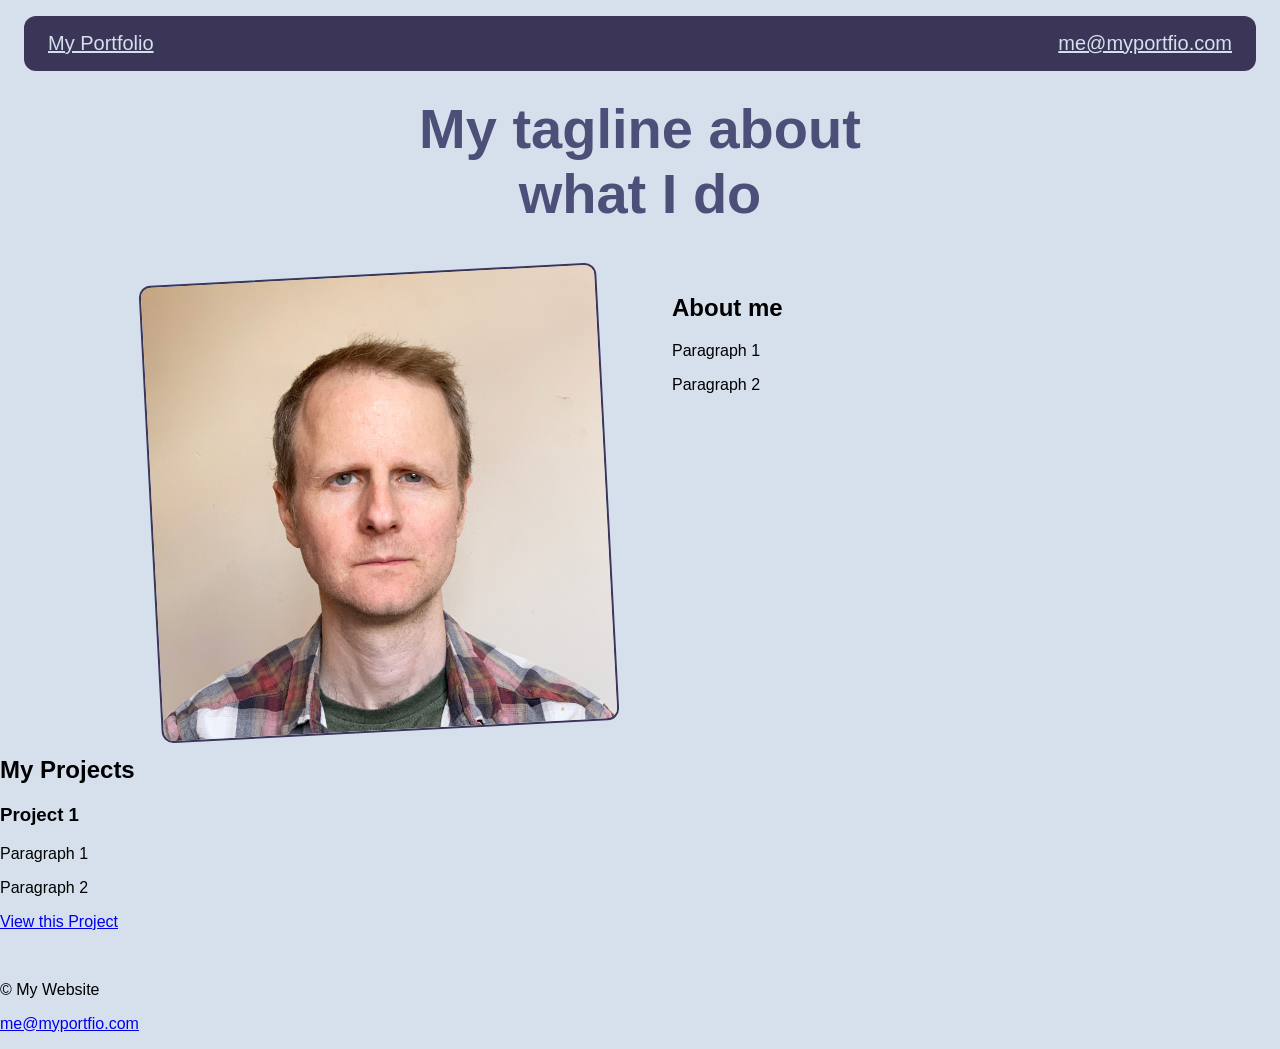
==== index.html @ 209f80e3 "End of first session" ====
<!doctype html>
<html lang="en-GB">
  <head>
    <meta charset="UTF-8" />
    <meta name="viewport" content="width=device-width, initial-scale=1.0" />
    <title>My Portfolio - Home</title>
    <link rel="stylesheet" href="style.css">
  </head>
  <body>
    <header>
      <a href="/">My Portfolio</a>
      <a href="mailto:me@myportfio.com">me@myportfio.com</a>
    </header>

    <main>
      <section>
        <h1>My tagline about what I do</h1>

        <article id="about">
          <figure>
            <img src="wcp.jpg" alt="" />
          </figure>

          <div>
            <h2>About me</h2>
            <p>Paragraph 1</p>
            <p>Paragraph 2</p>
          </div>
        </article>
      </section>

      <section>
        <h2>My Projects</h2>

        <article>
          <div>
            <h3>Project 1</h3>
            <p>Paragraph 1</p>
            <p>Paragraph 2</p>
            <a href="project-1.html">View this Project</a>
          </div>

          <figure>
            <img src="" alt="" />
          </figure>
        </article>
      </section>
    </main>

    <footer>    
       <p>&copy; My Website</p>
        <p><a href="mailto:me@myportfio.com">me@myportfio.com</a></p>
    </footer>


  </body>
</html>
---- style.css ----
:root {
  --colour-primary: #4c4f78;
  --colour-dark: #3b3558;
  --colour-light: #d6e0ed;
}

html {
  box-sizing: border-box;
  font-family: Arial, Helvetica, sans-serif;
}

*,
*::before,
*::after {
  box-sizing: inherit;
}

body {
  margin: 0;
  background: var(--colour-light);
}

header {
  background: var(--colour-dark);
  padding: 16px 24px;
  border-radius: 12px;
  font-size: 1.25rem; /* 20px */
  display: flex;
  justify-content: space-between;
  position: fixed;
  top: 16px;
  left: 24px;
  right: 24px;
  z-index: 1;

  a {
    color: var(--colour-light);
  }
}

h1 {
  color: var(--colour-primary);
  font-size: 3.5rem;
  padding: 96px 24px 48px;
  text-align: center;
  width: 100%;
  max-width: 600px;
  margin: 0 auto;
}

#about {
  display: flex;
  width: 100%;
  max-width: 980px;
  margin: 0 auto;

  figure {
    padding: 0 64px 0 0;
    flex: 1;
    margin: 0;
  }

  img {
    border: solid 2px var(--colour-dark);
    transform: rotate(-3deg);
    border-radius: 12px;
  }

  div {
    flex: 1;
  }
}

img {
  width: 100%;
}
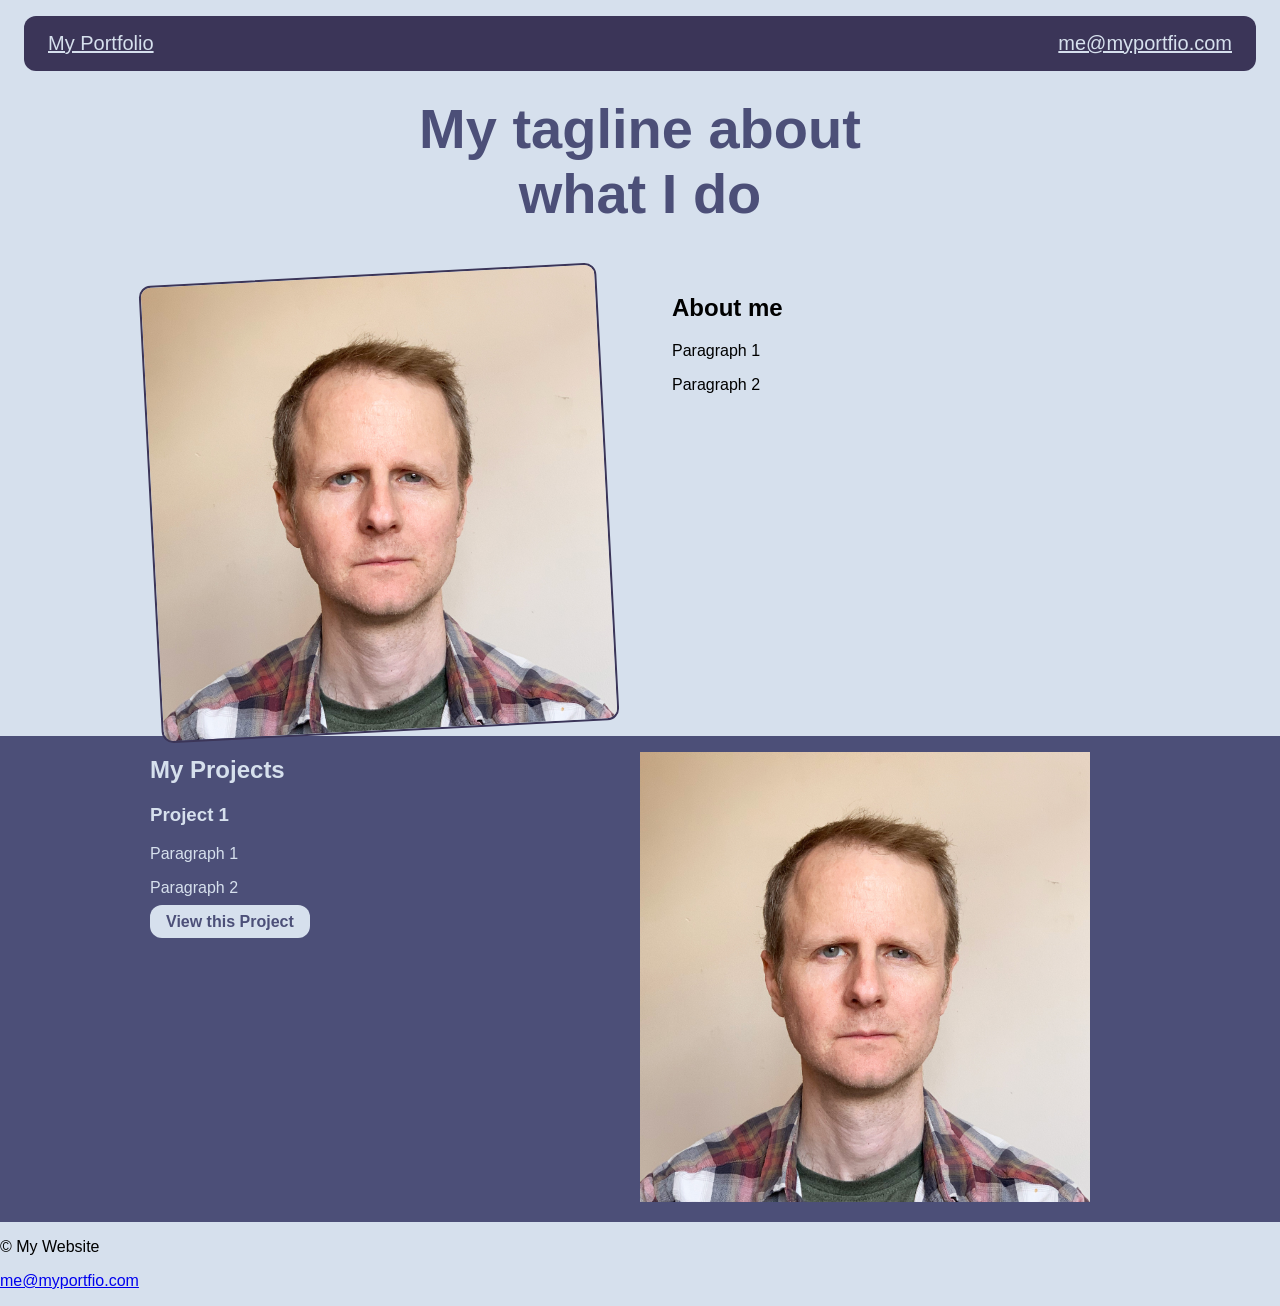
==== commit 517553f5: "Minor changes" ====
--- a/index.html
+++ b/index.html
@@ -13,8 +13,8 @@
     </header>
 
     <main>
-      <section>
-        <h1>My tagline about what I do</h1>
+      <section class="main-info">
+        <h1 class="heading-1 text-light">My tagline about what I do</h1>
 
         <article id="about">
           <figure>
@@ -23,31 +23,33 @@
 
           <div>
             <h2>About me</h2>
-            <p>Paragraph 1</p>
+            <p class="text-xl text-light">Paragraph 1</p>
             <p>Paragraph 2</p>
           </div>
         </article>
       </section>
 
-      <section>
-        <h2>My Projects</h2>
+      <section id="projects">
+    
 
         <article>
+          
           <div>
+            <h2>My Projects</h2>
             <h3>Project 1</h3>
             <p>Paragraph 1</p>
             <p>Paragraph 2</p>
-            <a href="project-1.html">View this Project</a>
+            <a class="link-button" href="project-1.html">View this Project</a>
           </div>
 
           <figure>
-            <img src="" alt="" />
+            <img src="wcp.jpg" alt="" />
           </figure>
         </article>
       </section>
     </main>
 
-    <footer>    
+    <footer class=" footer">    
        <p>&copy; My Website</p>
         <p><a href="mailto:me@myportfio.com">me@myportfio.com</a></p>
     </footer>
--- a/style.css
+++ b/style.css
@@ -74,3 +74,42 @@
 img {
   width: 100%;
 }
+
+#projects {
+  background: var(--colour-primary);
+  color: var(--colour-light);
+  
+  article {
+    display: flex;
+    flex-direction: column;
+    max-width: 980px;
+    margin: 0 auto;
+  }
+
+  figure, div {
+    flex: 1;
+  }
+
+}
+
+.link-button {
+  background: var(--colour-light);
+  padding: 0.5rem 1rem;
+  border-radius: 12px;
+  color: var(--colour-primary);
+  text-decoration: none;
+  font-weight: bold;
+}
+
+.link-button:hover {
+  background: var(--colour-dark);
+  color: var(--colour-light);
+}
+
+@media screen and (min-width: 720px) {
+  #projects {
+    article {
+      flex-direction: row;
+    }
+  }
+}
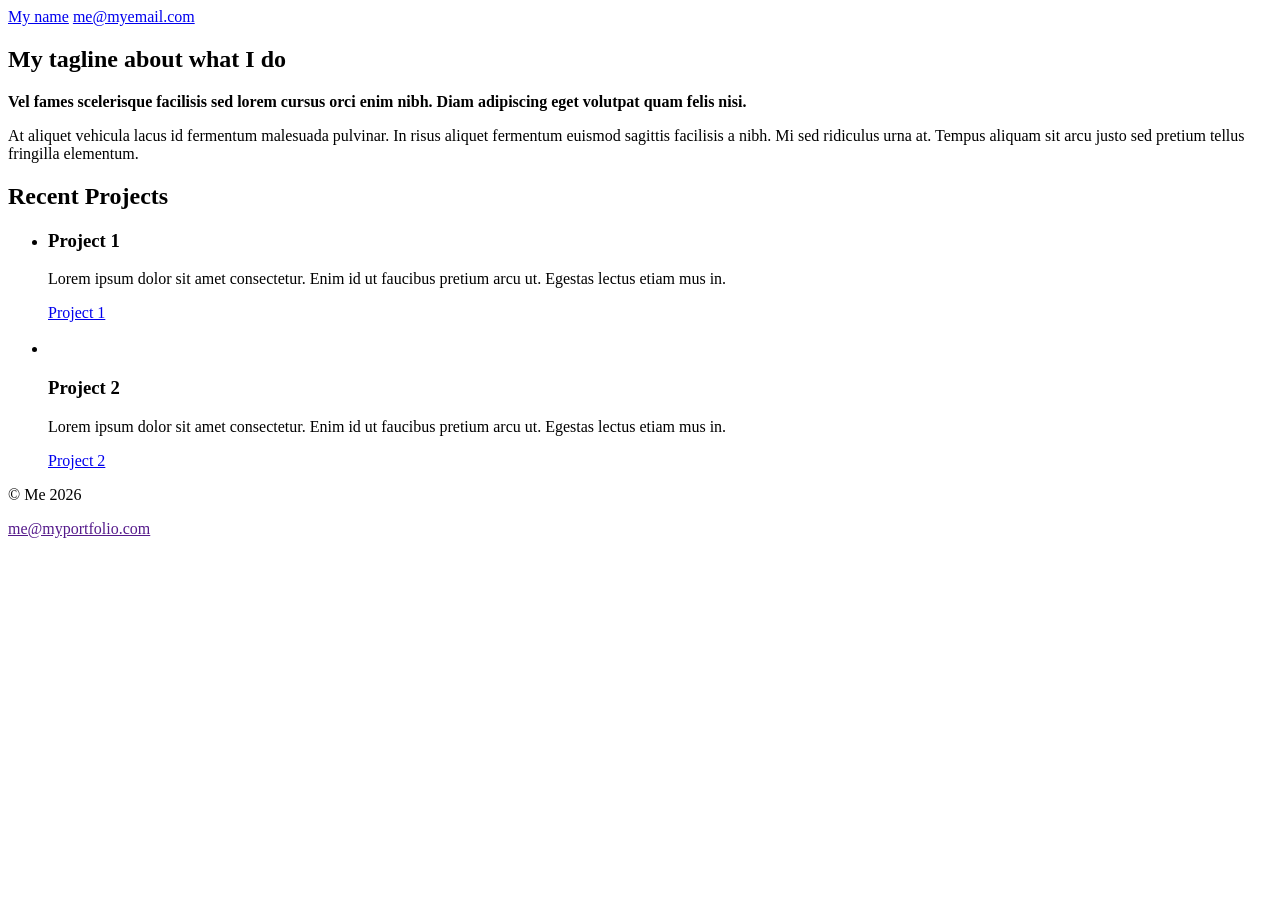
==== commit 67e4eacf: "End of html workshop" ====
--- a/index.html
+++ b/index.html
@@ -1,59 +1,59 @@
-<!doctype html>
-<html lang="en-GB">
-  <head>
-    <meta charset="UTF-8" />
-    <meta name="viewport" content="width=device-width, initial-scale=1.0" />
-    <title>My Portfolio - Home</title>
-    <link rel="stylesheet" href="style.css">
-  </head>
-  <body>
+<!DOCTYPE html>
+<html lang="en">
+
+<head>
+    <meta charset="UTF-8">
+    <meta name="viewport" content="width=device-width, initial-scale=1.0">
+    <title>Document</title>
+</head>
+
+<body>
+
     <header>
-      <a href="/">My Portfolio</a>
-      <a href="mailto:me@myportfio.com">me@myportfio.com</a>
+        <a href="/">My name</a>
+        <a href="mailto:me@myemail.com">me@myemail.com</a>
     </header>
 
     <main>
-      <section class="main-info">
-        <h1 class="heading-1 text-light">My tagline about what I do</h1>
+        <article>
+            <h1>My tagline about what I do</h1>
+            <p class="lede"><strong>Vel fames scelerisque facilisis sed lorem cursus orci enim nibh. Diam adipiscing eget
+                volutpat quam felis nisi.</strong></p>
+            <p>At aliquet vehicula lacus id fermentum malesuada pulvinar. In risus aliquet fermentum euismod sagittis
+                facilisis a nibh. Mi sed ridiculus urna at. Tempus aliquam sit arcu justo sed pretium tellus fringilla
+                elementum.</p>
+        </article>
+        <section>
+            <h2>Recent Projects</h2>
+            <ul>
+                <li>
+                    <div>
+                        <h3>Project 1</h3>
+                        <p>Lorem ipsum dolor sit amet consectetur. Enim id ut faucibus pretium arcu ut. Egestas lectus
+                            etiam mus in.</p>
+                        <a href="project-1/">Project 1</a>
+                    </div>
+                    <img src="" alt="">
+                </li>
+                <li>
+                    <img src="" alt="">
+                    <div>
+                        <h3>Project 2</h3>
 
-        <article id="about">
-          <figure>
-            <img src="wcp.jpg" alt="" />
-          </figure>
-
-          <div>
-            <h2>About me</h2>
-            <p class="text-xl text-light">Paragraph 1</p>
-            <p>Paragraph 2</p>
-          </div>
-        </article>
-      </section>
-
-      <section id="projects">
-    
-
-        <article>
-          
-          <div>
-            <h2>My Projects</h2>
-            <h3>Project 1</h3>
-            <p>Paragraph 1</p>
-            <p>Paragraph 2</p>
-            <a class="link-button" href="project-1.html">View this Project</a>
-          </div>
-
-          <figure>
-            <img src="wcp.jpg" alt="" />
-          </figure>
-        </article>
-      </section>
+                        <p>Lorem ipsum dolor sit amet consectetur. Enim id ut faucibus pretium arcu ut. Egestas lectus
+                            etiam mus in.</p>
+                        <a href="project-2.html">Project 2</a>
+                    </div>
+                </li>
+            </ul>
+        </section>
     </main>
 
-    <footer class=" footer">    
-       <p>&copy; My Website</p>
-        <p><a href="mailto:me@myportfio.com">me@myportfio.com</a></p>
+    <footer>
+        <p>&copy; Me 2026</p>
+        <p><a href="">me@myportfolio.com</a></p>
     </footer>
 
+</body>
 
-  </body>
-</html>
+</html>
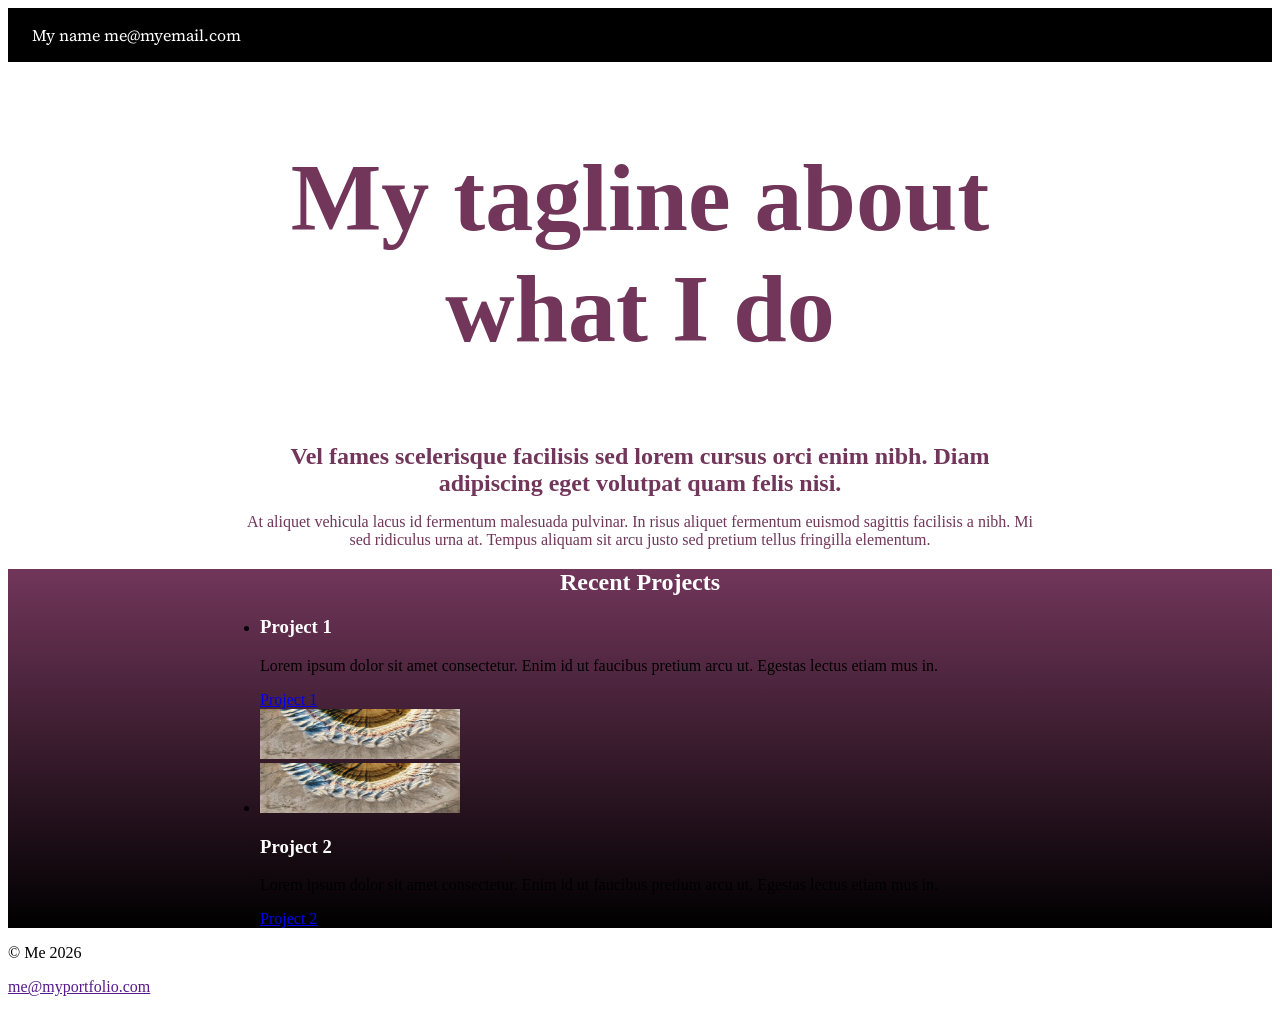
==== commit ce7f3d00: "End of css workshop" ====
--- a/index.html
+++ b/index.html
@@ -5,6 +5,11 @@
     <meta charset="UTF-8">
     <meta name="viewport" content="width=device-width, initial-scale=1.0">
     <title>Document</title>
+    <link rel="stylesheet" href="styles.css">
+
+    <link rel="preconnect" href="https://fonts.googleapis.com">
+    <link rel="preconnect" href="https://fonts.gstatic.com" crossorigin>
+    <link href="https://fonts.googleapis.com/css2?family=Source+Serif+4:ital,opsz,wght@0,8..60,200..900;1,8..60,200..900&display=swap" rel="stylesheet">
 </head>
 
 <body>
@@ -15,7 +20,7 @@
     </header>
 
     <main>
-        <article>
+        <article class="banner">
             <h1>My tagline about what I do</h1>
             <p class="lede"><strong>Vel fames scelerisque facilisis sed lorem cursus orci enim nibh. Diam adipiscing eget
                 volutpat quam felis nisi.</strong></p>
@@ -23,7 +28,7 @@
                 facilisis a nibh. Mi sed ridiculus urna at. Tempus aliquam sit arcu justo sed pretium tellus fringilla
                 elementum.</p>
         </article>
-        <section>
+        <section class="projects">
             <h2>Recent Projects</h2>
             <ul>
                 <li>
@@ -33,10 +38,10 @@
                             etiam mus in.</p>
                         <a href="project-1/">Project 1</a>
                     </div>
-                    <img src="" alt="">
+                    <img class="project-image" src="image-1.jpg" alt="" width="400">
                 </li>
                 <li>
-                    <img src="" alt="">
+                    <img class="project-image" src="image-1.jpg" alt="" width="400">
                     <div>
                         <h3>Project 2</h3>
 
--- a/styles.css
+++ b/styles.css
@@ -0,0 +1,48 @@
+:root {
+    --brand-1: #71365A;
+}
+
+header {
+    background-color: black;
+    padding: 16px 24px;
+    font-family: "Source Serif 4", serif;
+    a {
+      color: white;
+      text-decoration: none;
+    }
+}
+
+h1 {
+    font-size: 96px;
+    color: var(--brand-1);
+}
+
+h2, h3 {
+    color: white;
+}
+
+.banner {
+     color: var(--brand-1);
+     text-align: center;
+     max-width: 800px;
+     margin: 0 auto;
+    strong {
+        font-size: 1.5rem;
+    }
+}
+
+.projects {
+   background: linear-gradient(180deg, var(--brand-1) 0%, #000 100%);
+   h2 {
+    text-align: center;
+   }
+   ul {
+       max-width: 800px;
+       margin: 0 auto;
+   }
+}
+
+.project-image {
+    width: 200px;
+    height: 50px;
+}
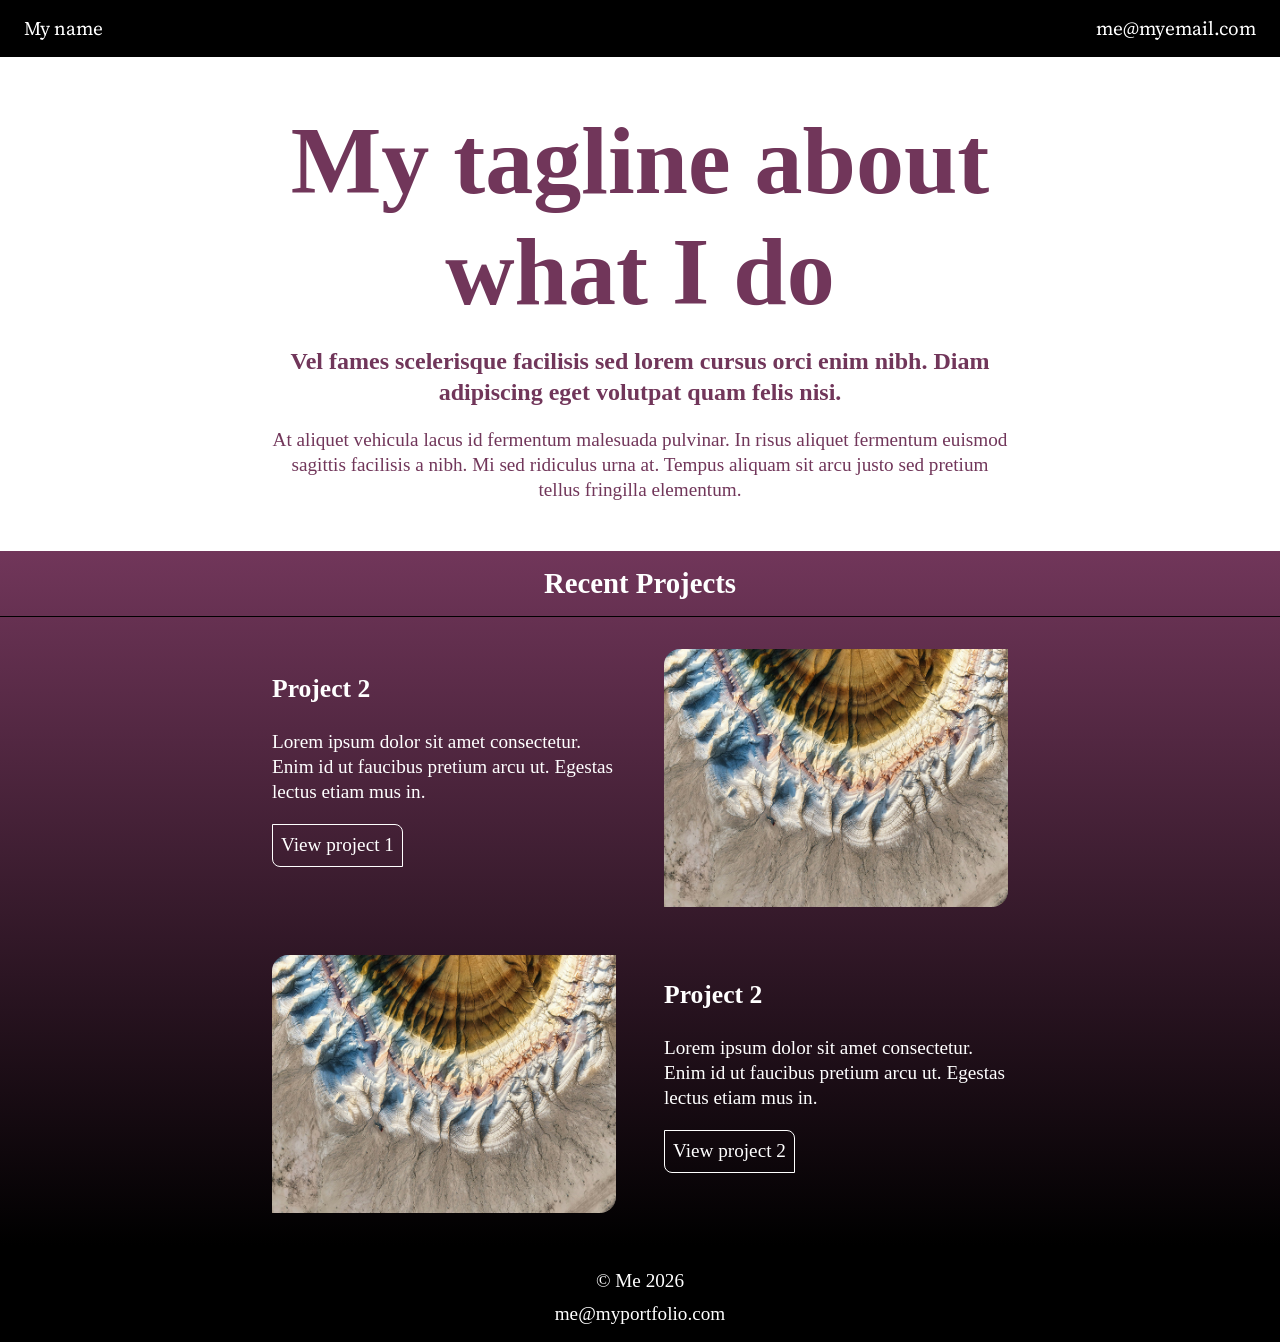
==== commit 78fc6ce3: "Complete initial version" ====
--- a/index.html
+++ b/index.html
@@ -33,10 +33,10 @@
             <ul>
                 <li>
                     <div>
-                        <h3>Project 1</h3>
+                        <h3>Project 2</h3>
                         <p>Lorem ipsum dolor sit amet consectetur. Enim id ut faucibus pretium arcu ut. Egestas lectus
                             etiam mus in.</p>
-                        <a href="project-1/">Project 1</a>
+                        <a href="project-1/">View project 1</a>
                     </div>
                     <img class="project-image" src="image-1.jpg" alt="" width="400">
                 </li>
@@ -47,7 +47,7 @@
 
                         <p>Lorem ipsum dolor sit amet consectetur. Enim id ut faucibus pretium arcu ut. Egestas lectus
                             etiam mus in.</p>
-                        <a href="project-2.html">Project 2</a>
+                        <a href="project-2/">View project 2</a>
                     </div>
                 </li>
             </ul>
@@ -56,7 +56,7 @@
 
     <footer>
         <p>&copy; Me 2026</p>
-        <p><a href="">me@myportfolio.com</a></p>
+        <p><a href="mailto:me@myportfolio.com">me@myportfolio.com</a></p>
     </footer>
 
 </body>
--- a/styles.css
+++ b/styles.css
@@ -1,48 +1,172 @@
+/* Set our reusable variables on :root */
 :root {
     --brand-1: #71365A;
 }
 
-header {
-    background-color: black;
-    padding: 16px 24px;
-    font-family: "Source Serif 4", serif;
-    a {
-      color: white;
-      text-decoration: none;
-    }
+/* Change the box model from the annoying default to the preferred usage*/
+html {
+  box-sizing: border-box;
+}
+*, *::before, *::after {
+  box-sizing: inherit;
 }
 
+/* Get rid of the default margin on the body */
+body {
+    margin: 0;
+}
+
+/* Styles for basic tags */
 h1 {
-    font-size: 96px;
+    font-size: 3rem; /* 96px */
     color: var(--brand-1);
+    margin: 0;
+}
+
+h2 {
+    padding: 1rem;
+    border-bottom: black 1px solid;
+    font-size: 1.8rem;
+}
+
+h3 {
+    font-size: 1.6rem; 
 }
 
 h2, h3 {
     color: white;
 }
 
+p, a {
+    font-weight: 400;
+    font-size: 1.2rem;
+    line-height: 1.3;
+}
+
+img {
+    display: block;
+}
+
+/* Our header styles */
+header {
+    background-color: black;
+    padding: 16px 24px;
+    font-family: "Source Serif 4", serif;
+    display: flex;
+    justify-content: space-between;
+    a {
+      color: white;
+      text-decoration: none;
+    }
+    a:hover {
+        text-decoration: underline;
+    }
+}
+
+/* Our banner styles */
 .banner {
      color: var(--brand-1);
      text-align: center;
      max-width: 800px;
-     margin: 0 auto;
+     margin: 3rem auto;
+     padding: 0 2rem;
     strong {
         font-size: 1.5rem;
     }
 }
 
+/* Our projects styles */
 .projects {
    background: linear-gradient(180deg, var(--brand-1) 0%, #000 100%);
    h2 {
     text-align: center;
+    margin: 0;
    }
    ul {
        max-width: 800px;
        margin: 0 auto;
+       padding: 2rem;
+       display: flex;
+       flex-direction: column;
+       gap: 3rem;
+   }
+   li {
+    display: grid;
+    grid-template-columns: repeat(1, 1fr);
+    color: white;
+    gap: 3rem;
+   }
+   a {
+    display: inline-block;
+    border: solid 1px white;
+    padding: 0.5rem;
+    border-radius: 0 8px 0 8px;
+    color: white;
+    text-decoration: none;
+    transition: background 0.3s ease-in, color 0.3s ease-in;
+   }
+   a:hover {
+    color: black;
+    background: white;
    }
 }
 
 .project-image {
-    width: 200px;
-    height: 50px;
+    width: 100%;
+    aspect-ratio: 4/3;
+    object-fit: cover;
+    border-radius: 1rem 0 1rem 0;;
+}
+
+/* Our footer styles */
+footer {
+    background: black;
+    display: flex;
+    flex-direction: column;
+    align-items: center;
+    color: white;
+    padding: 1rem;
+    p {
+        margin: 0.5rem 0 0 0;
+    }
+    a {
+        color: white;
+        text-decoration: none;
+    }
+    a:hover {
+        text-decoration: underline;
+    }
+}
+
+.project-detail {
+    background: var(--brand-1);
+    padding: 4rem 0;
+
+    > * {
+        max-width: 600px;
+        margin: 0 auto;
+    }
+    h1 {
+        color: white;
+        font-size: 3rem;
+        text-align: center;
+    }
+    p {
+        color: white;
+        margin: 1.5rem auto;
+    }
+    img {
+        margin-top: 2rem;
+    }
+}
+
+@media screen and (min-width: 720px) {
+    h1 {
+        font-size: 6rem; /* 96px */
+    }
+   .projects {
+    li {
+        grid-template-columns: repeat(2, 1fr);
+    }
+   } 
 }
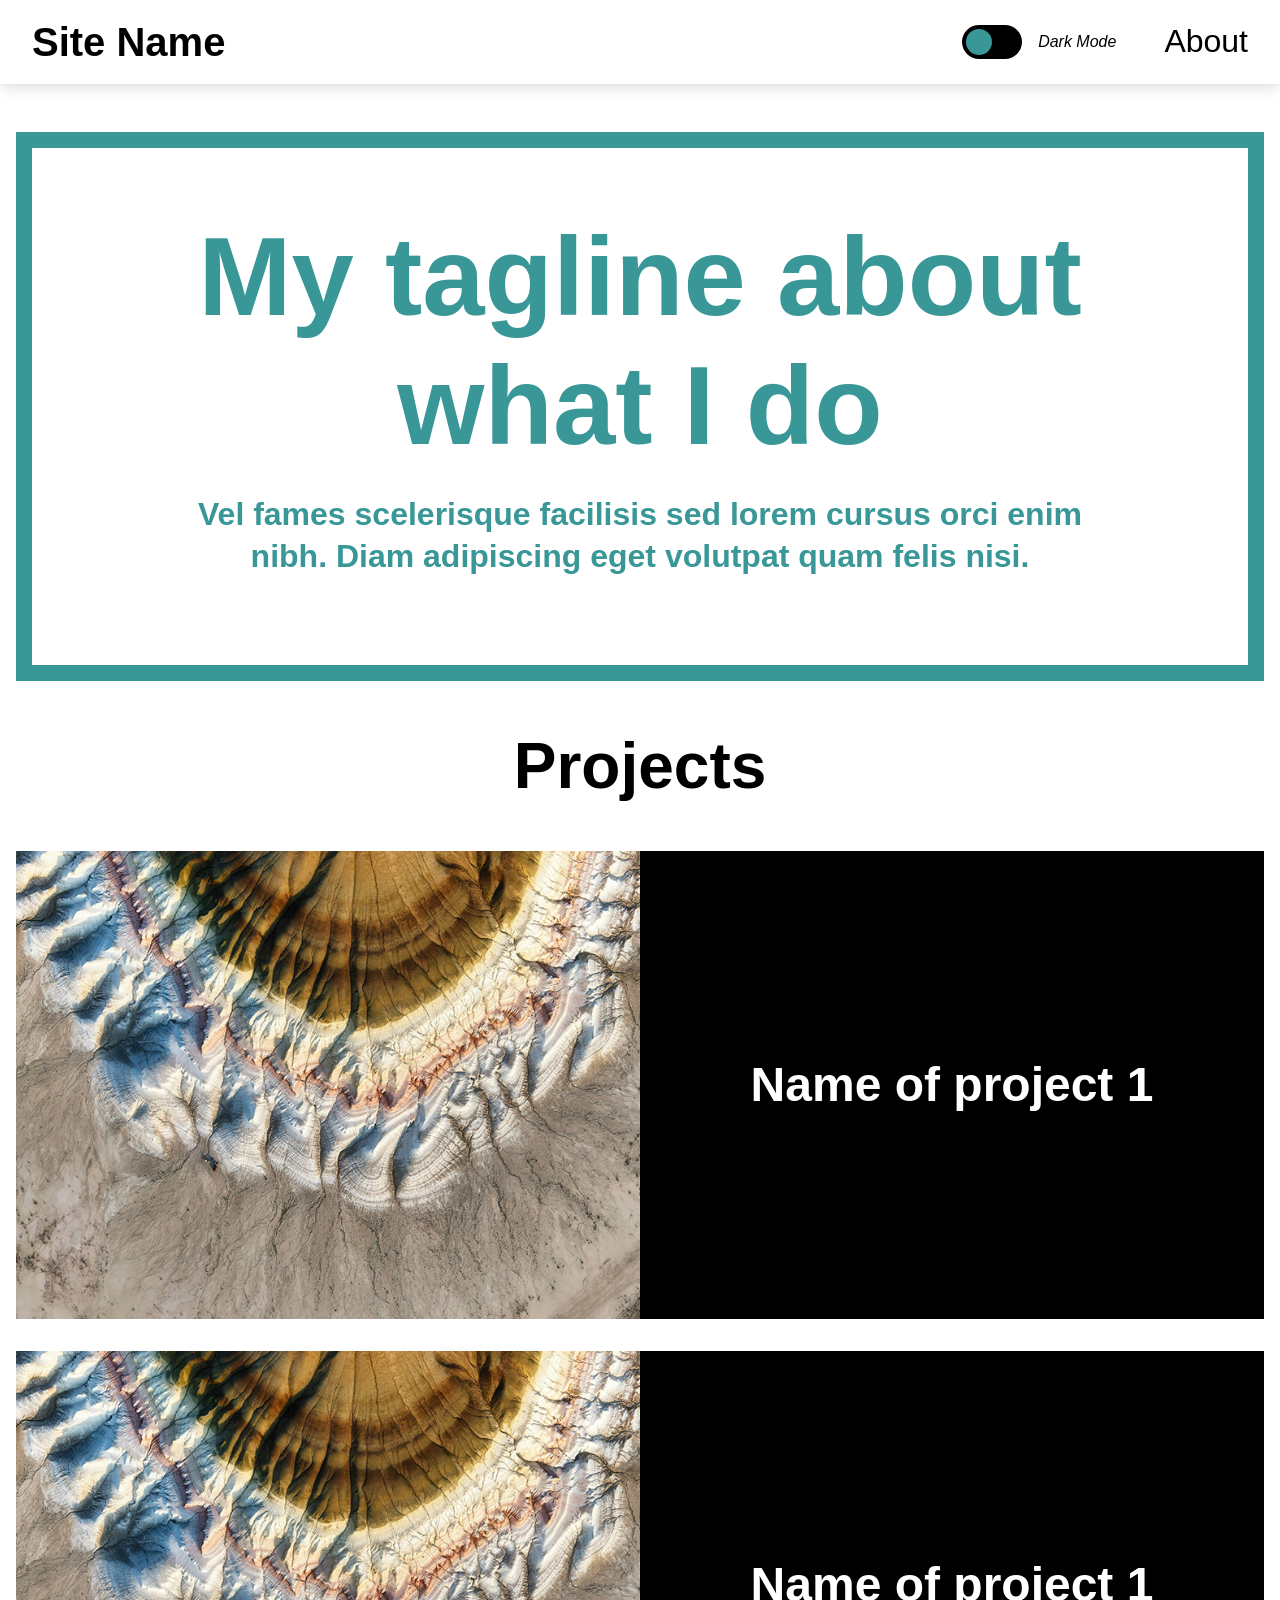
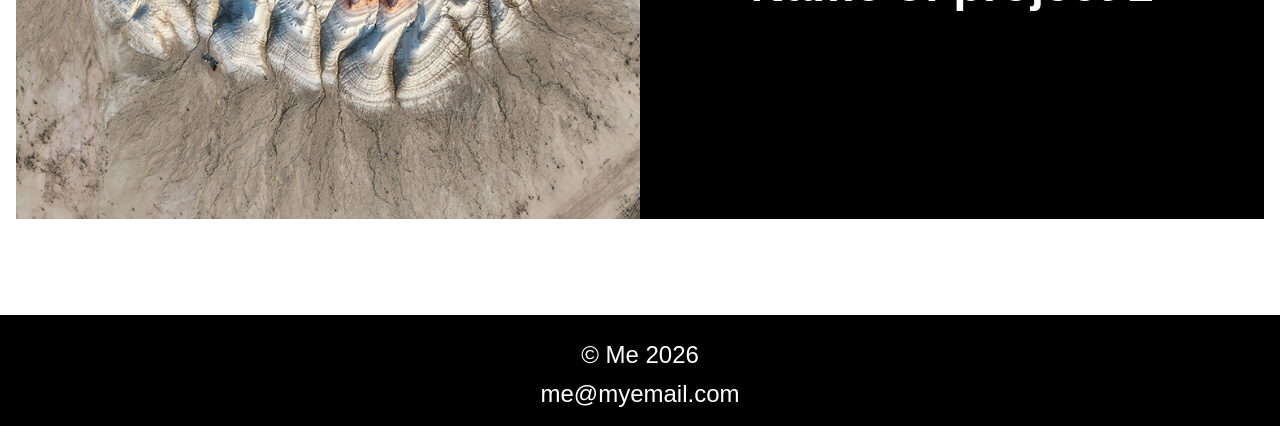
==== commit cb4a4d49: "Revise portfolio style and layout" ====
--- a/index.html
+++ b/index.html
@@ -6,48 +6,52 @@
     <meta name="viewport" content="width=device-width, initial-scale=1.0">
     <title>Document</title>
     <link rel="stylesheet" href="styles.css">
-
-    <link rel="preconnect" href="https://fonts.googleapis.com">
-    <link rel="preconnect" href="https://fonts.gstatic.com" crossorigin>
-    <link href="https://fonts.googleapis.com/css2?family=Source+Serif+4:ital,opsz,wght@0,8..60,200..900;1,8..60,200..900&display=swap" rel="stylesheet">
+    <script src="scripts.js" defer></script>
 </head>
 
 <body>
 
     <header>
-        <a href="/">My name</a>
-        <a href="mailto:me@myemail.com">me@myemail.com</a>
+        <a href="/">Site Name</a>
+
+        <div class="header-right">
+            <div class="theme-switch-wrapper">
+                <label class="theme-switch" for="checkbox">
+                    <input type="checkbox" id="checkbox" />
+                    <div class="slider round"></div>
+                </label>
+                <em>Dark Mode</em>
+            </div>
+            <a href="/about">About</a>
+        </div>
     </header>
 
     <main>
         <article class="banner">
             <h1>My tagline about what I do</h1>
-            <p class="lede"><strong>Vel fames scelerisque facilisis sed lorem cursus orci enim nibh. Diam adipiscing eget
-                volutpat quam felis nisi.</strong></p>
-            <p>At aliquet vehicula lacus id fermentum malesuada pulvinar. In risus aliquet fermentum euismod sagittis
-                facilisis a nibh. Mi sed ridiculus urna at. Tempus aliquam sit arcu justo sed pretium tellus fringilla
-                elementum.</p>
+            <p class="lede"><strong>Vel fames scelerisque facilisis sed lorem cursus orci enim nibh. Diam adipiscing
+                    eget
+                    volutpat quam felis nisi.</strong></p>
         </article>
         <section class="projects">
-            <h2>Recent Projects</h2>
+            <h2>Projects</h2>
             <ul>
                 <li>
+                    <img class="project-image" src="assets/image-1.jpg"
+                        alt="An abstract ariel photograph of a rock formation" width="400">
                     <div>
-                        <h3>Project 2</h3>
-                        <p>Lorem ipsum dolor sit amet consectetur. Enim id ut faucibus pretium arcu ut. Egestas lectus
-                            etiam mus in.</p>
-                        <a href="project-1/">View project 1</a>
+                        <a href="project-1/">
+                            <h3>Name of project 1</h3>
+                        </a>
                     </div>
-                    <img class="project-image" src="image-1.jpg" alt="" width="400">
                 </li>
                 <li>
-                    <img class="project-image" src="image-1.jpg" alt="" width="400">
+                    <img class="project-image" src="assets/image-1.jpg"
+                        alt="An abstract ariel photograph of a rock formation" width="400">
                     <div>
-                        <h3>Project 2</h3>
-
-                        <p>Lorem ipsum dolor sit amet consectetur. Enim id ut faucibus pretium arcu ut. Egestas lectus
-                            etiam mus in.</p>
-                        <a href="project-2/">View project 2</a>
+                        <a href="project-2/">
+                            <h3>Name of project 1</h3>
+                        </a>
                     </div>
                 </li>
             </ul>
@@ -56,7 +60,7 @@
 
     <footer>
         <p>&copy; Me 2026</p>
-        <p><a href="mailto:me@myportfolio.com">me@myportfolio.com</a></p>
+        <p><a href="mailto:me@myemail.com">me@myemail.com</a></p>
     </footer>
 
 </body>
--- a/styles.css
+++ b/styles.css
@@ -1,46 +1,89 @@
 /* Set our reusable variables on :root */
 :root {
-    --brand-1: #71365A;
+    --brand-1: #399798;
+    --white: white;
+    --black: black;
+    --opacity-light: rgba(255, 255, 255, 0.5);
+    --opacity-dark: rgba(000, 000, 000, 0.2);
+}
+
+[data-theme="dark"] {
+    --brand-1: #45b6b8;
+    --white: black;
+    --black: white;
+    --opacity-light: rgba(000, 000, 000, 0.5);
+    --opacity-dark: rgba(000, 000, 000, 0.2);
 }
 
 /* Change the box model from the annoying default to the preferred usage*/
 html {
-  box-sizing: border-box;
-}
-*, *::before, *::after {
-  box-sizing: inherit;
+    box-sizing: border-box;
+    font-family: sans-serif;
+}
+
+*,
+*::before,
+*::after {
+    box-sizing: inherit;
 }
 
 /* Get rid of the default margin on the body */
 body {
     margin: 0;
+    display: flex;
+    flex-direction: column;
+    min-height: 100vh;
+    background: var(--white);
+}
+
+main {
+    flex: 1;
 }
 
 /* Styles for basic tags */
 h1 {
-    font-size: 3rem; /* 96px */
-    color: var(--brand-1);
+    font-size: 4rem;
+    /* 96px */
     margin: 0;
 }
 
 h2 {
-    padding: 1rem;
-    border-bottom: black 1px solid;
-    font-size: 1.8rem;
+    font-size: 3rem;
+    color: var(--black)
 }
 
 h3 {
-    font-size: 1.6rem; 
-}
-
-h2, h3 {
-    color: white;
-}
-
-p, a {
+    font-size: 2rem;
+}
+
+p,
+a {
     font-weight: 400;
-    font-size: 1.2rem;
+    font-size: 1.5rem;
     line-height: 1.3;
+}
+
+a {
+    display: inline-block;
+    text-decoration: none;
+    position: relative;
+}
+
+a::after {
+    position: absolute;
+    content: '';
+    width: 100%;
+    height: 3px;
+    bottom: 0;
+    left: 0;
+}
+
+a:hover::after {
+    background: currentColor;
+}
+
+p {
+    margin-top: 1.5rem;
 }
 
 img {
@@ -49,124 +92,238 @@
 
 /* Our header styles */
 header {
-    background-color: black;
-    padding: 16px 24px;
-    font-family: "Source Serif 4", serif;
-    display: flex;
+    padding: 1rem 2rem;
+    box-shadow: 0px 0px 1rem var(--opacity-dark);
+    background: var(--opacity-light);
+    display: flex;
+    flex-direction: column;
     justify-content: space-between;
+    align-items: center;
+    gap: 0.5rem;
+    top: 0;
+    backdrop-filter: blur(10px);
+
+    em {
+        color: var(--black);
+    }
+
     a {
-      color: white;
-      text-decoration: none;
-    }
-    a:hover {
-        text-decoration: underline;
+        color: var(--black);
+        font-size: 2rem;
+    }
+
+    a:first-child {
+        font-weight: bold;
+        font-size: 2.5rem;
     }
 }
 
 /* Our banner styles */
 .banner {
-     color: var(--brand-1);
-     text-align: center;
-     max-width: 800px;
-     margin: 3rem auto;
-     padding: 0 2rem;
+    color: var(--brand-1);
+    text-align: center;
+    margin: 3rem 1rem;
+    padding: 4rem 3rem;
+    min-height: 500px;
+    border: solid 1rem var(--brand-1);
+    display: flex;
+    flex-direction: column;
+    align-items: center;
+    justify-content: center;
+
+    >* {
+        max-width: 900px;
+    }
+
     strong {
-        font-size: 1.5rem;
+        font-size: 2rem;
     }
 }
 
 /* Our projects styles */
 .projects {
-   background: linear-gradient(180deg, var(--brand-1) 0%, #000 100%);
-   h2 {
-    text-align: center;
-    margin: 0;
-   }
-   ul {
-       max-width: 800px;
-       margin: 0 auto;
-       padding: 2rem;
-       display: flex;
-       flex-direction: column;
-       gap: 3rem;
-   }
-   li {
-    display: grid;
-    grid-template-columns: repeat(1, 1fr);
-    color: white;
-    gap: 3rem;
-   }
-   a {
-    display: inline-block;
-    border: solid 1px white;
-    padding: 0.5rem;
-    border-radius: 0 8px 0 8px;
-    color: white;
-    text-decoration: none;
-    transition: background 0.3s ease-in, color 0.3s ease-in;
-   }
-   a:hover {
-    color: black;
-    background: white;
-   }
-}
-
-.project-image {
-    width: 100%;
-    aspect-ratio: 4/3;
-    object-fit: cover;
-    border-radius: 1rem 0 1rem 0;;
+    /* Set the color as far up as possible, so child elements inherit (no need to add the rule to all the child elements, except for the a tag, because that has its own default colour) */
+    color: var(--brand-1);
+
+    h2 {
+        text-align: center;
+        padding: 0;
+        margin: 0;
+    }
+
+    h3 {
+        margin: 0;
+    }
+
+    ul {
+        margin: 0 1rem 3rem;
+        padding: 3rem 0;
+        display: flex;
+        flex-direction: column;
+        gap: 2rem;
+    }
+
+    li {
+        list-style: none;
+        display: grid;
+        grid-template-columns: 1fr;
+        overflow: hidden;
+
+        div {
+            background: var(--black);
+            padding: 2rem;
+            display: flex;
+            align-items: center;
+            justify-content: center;
+        }
+    }
+
+    a {
+        color: var(--white);
+    }
+
+    img {
+        width: 100%;
+        aspect-ratio: 4/3;
+        object-fit: cover;
+    }
+}
+
+/* Styles for our project detail page */
+.page-project {
+    background-color: var(--white);
+    color: var(--black);
+
+    /* This selects all child elements of an element with the .project-detail class*/
+    main {
+        max-width: 900px;
+        margin: 0 auto;
+        padding: 4rem 1rem;
+    }
+
+    h1 {
+        color: var(--brand-1);
+    }
+
+    img {
+        width: 100%;
+        margin-top: 2rem;
+    }
 }
 
 /* Our footer styles */
 footer {
-    background: black;
+    background: var(--black);
     display: flex;
     flex-direction: column;
     align-items: center;
-    color: white;
+    color: var(--white);
     padding: 1rem;
+
     p {
         margin: 0.5rem 0 0 0;
     }
+
     a {
-        color: white;
-        text-decoration: none;
-    }
-    a:hover {
-        text-decoration: underline;
-    }
-}
-
-.project-detail {
-    background: var(--brand-1);
-    padding: 4rem 0;
-
-    > * {
-        max-width: 600px;
-        margin: 0 auto;
-    }
-    h1 {
-        color: white;
-        font-size: 3rem;
-        text-align: center;
-    }
-    p {
-        color: white;
-        margin: 1.5rem auto;
-    }
-    img {
-        margin-top: 2rem;
-    }
-}
-
+        color: var(--white);
+    }
+}
+
+.header-right {
+    display: flex;
+    gap: 1rem;
+    flex-direction: column;
+    align-items: center;
+}
+
+
+/*Simple css to style it like a toggle switch*/
+.theme-switch-wrapper {
+  display: flex;
+  align-items: center;
+
+  em {
+    margin-left: 1rem;
+    font-size: 1rem;
+  }
+}
+.theme-switch {
+  display: inline-block;
+  height: 34px;
+  position: relative;
+  width: 60px;
+}
+
+.theme-switch input {
+  display:none;
+}
+
+.slider {
+  background-color: var(--black);
+  bottom: 0;
+  cursor: pointer;
+  left: 0;
+  position: absolute;
+  right: 0;
+  top: 0;
+  transition: .4s;
+}
+
+.slider:before {
+  background-color: var(--brand-1);
+  bottom: 4px;
+  content: "";
+  height: 26px;
+  left: 4px;
+  position: absolute;
+  transition: .4s;
+  width: 26px;
+}
+
+input:checked + .slider {
+  background-color: var(--black);
+}
+
+input:checked + .slider:before {
+  transform: translateX(26px);
+}
+
+.slider.round {
+  border-radius: 34px;
+}
+
+.slider.round:before {
+  border-radius: 50%;
+}
+
+/* Media query breakpoint - I am going 'mobile first' here: all the above styles work on mobile
+These styles are only for viewports of 720px up */
 @media screen and (min-width: 720px) {
     h1 {
-        font-size: 6rem; /* 96px */
-    }
-   .projects {
-    li {
-        grid-template-columns: repeat(2, 1fr);
-    }
-   } 
+        font-size: 7rem;
+        /* 96px */
+        margin: 0;
+    }
+
+    h2 {
+        font-size: 4rem;
+    }
+
+    h3 {
+        font-size: 3rem;
+    }
+
+    header {
+            flex-direction: row;
+                position: sticky;
+    }
+
+    .projects li {
+        grid-template-columns: 1fr 1fr;
+    }
+
+    .header-right {
+        flex-direction: row;
+        gap: 3rem;
+    }
 }
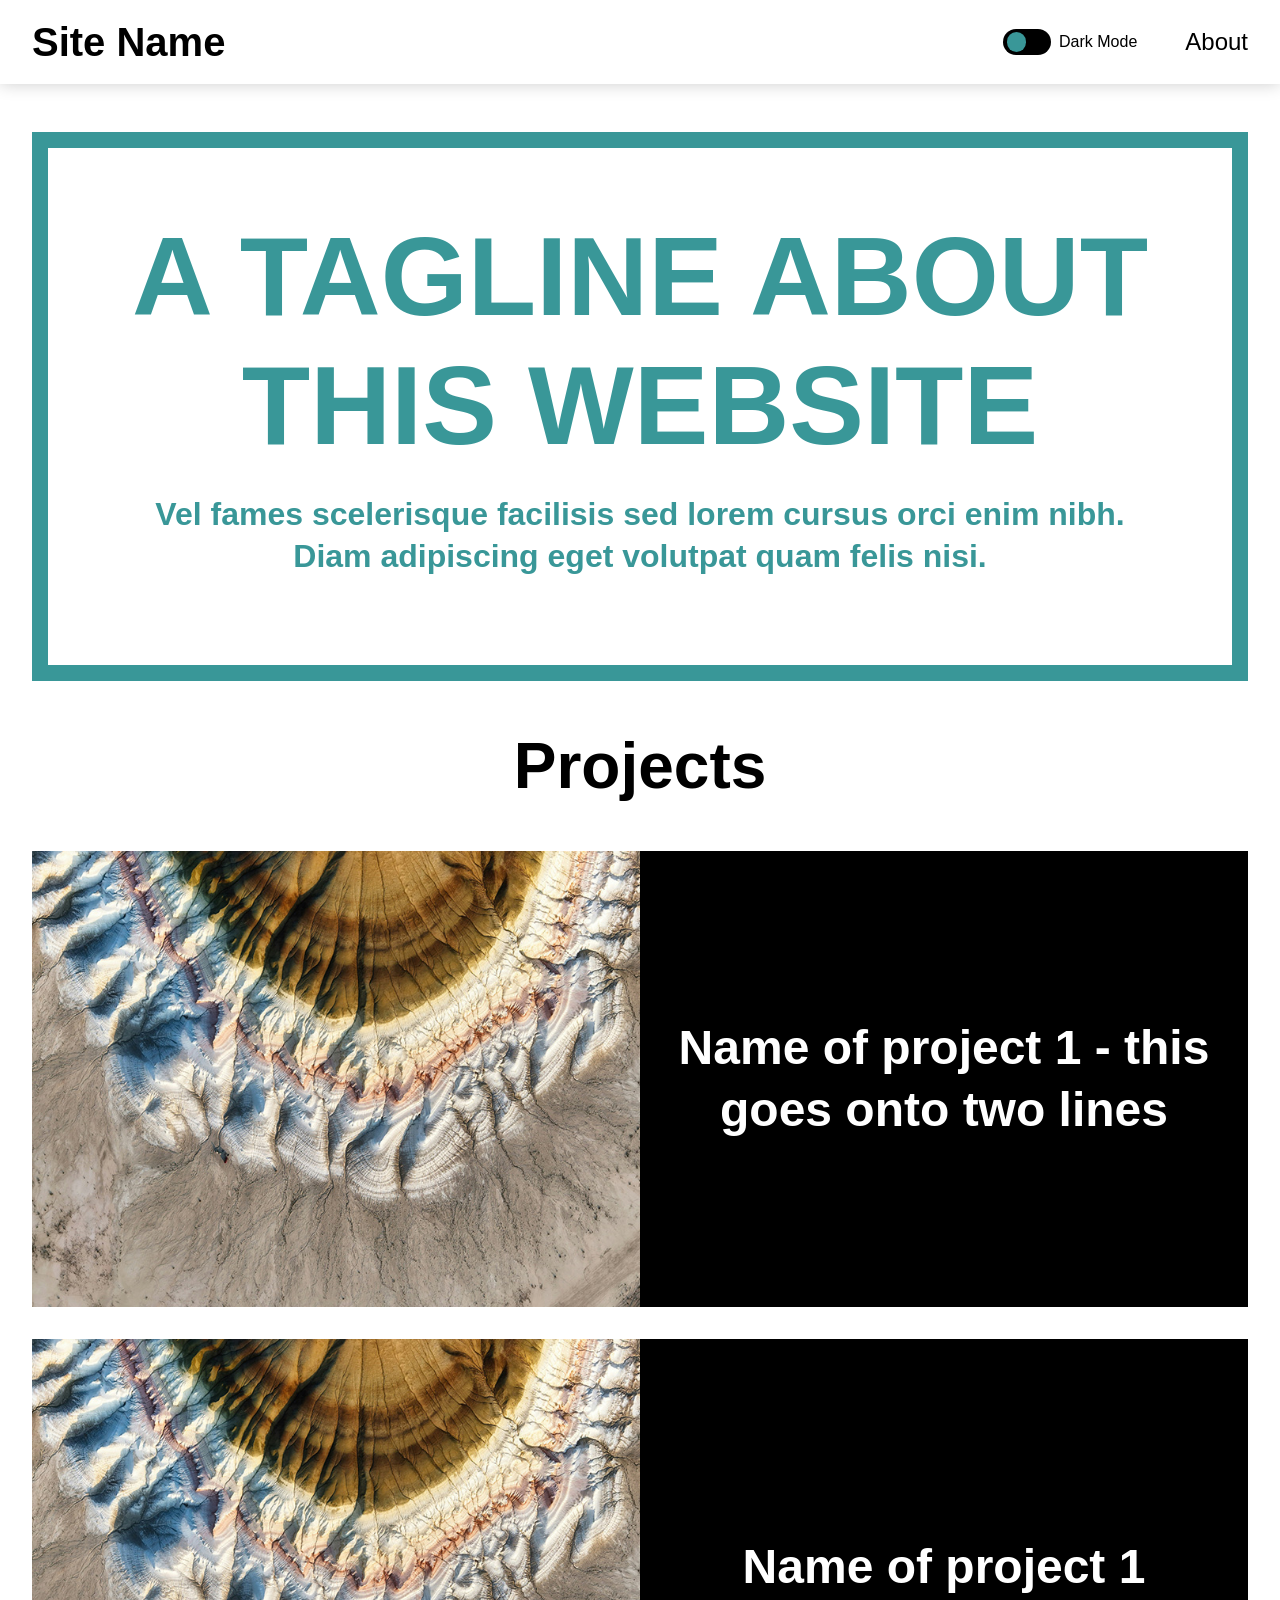
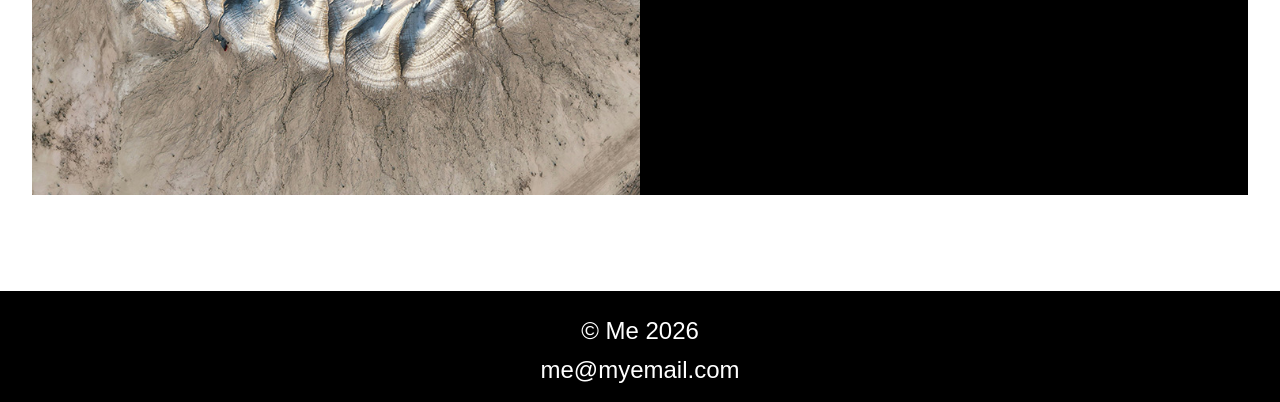
==== commit d449ea75: "Update styles and layout" ====
--- a/index.html
+++ b/index.html
@@ -15,20 +15,20 @@
         <a href="/">Site Name</a>
 
         <div class="header-right">
-            <div class="theme-switch-wrapper">
-                <label class="theme-switch" for="checkbox">
-                    <input type="checkbox" id="checkbox" />
-                    <div class="slider round"></div>
-                </label>
-                <em>Dark Mode</em>
-            </div>
+
+            <label class="theme-switch" for="checkbox">
+                <input type="checkbox" id="checkbox" />
+                <div class="slider"></div>
+                <span>Dark Mode</span>
+            </label>
+
             <a href="/about">About</a>
         </div>
     </header>
 
     <main>
         <article class="banner">
-            <h1>My tagline about what I do</h1>
+            <h1>A tagline about this website</h1>
             <p class="lede"><strong>Vel fames scelerisque facilisis sed lorem cursus orci enim nibh. Diam adipiscing
                     eget
                     volutpat quam felis nisi.</strong></p>
@@ -41,7 +41,7 @@
                         alt="An abstract ariel photograph of a rock formation" width="400">
                     <div>
                         <a href="project-1/">
-                            <h3>Name of project 1</h3>
+                            <h3>Name of project 1 - this goes onto two lines</h3>
                         </a>
                     </div>
                 </li>
--- a/styles.css
+++ b/styles.css
@@ -1,18 +1,17 @@
 /* Set our reusable variables on :root */
 :root {
     --brand-1: #399798;
-    --white: white;
-    --black: black;
-    --opacity-light: rgba(255, 255, 255, 0.5);
-    --opacity-dark: rgba(000, 000, 000, 0.2);
+    --colour-surface: white;
+    --colour-ink: black;
+    --colour-header-surface: rgba(255, 255, 255, 0.5);
+    --colour-shadow: rgba(0, 0, 0, 0.2);
 }
 
 [data-theme="dark"] {
     --brand-1: #45b6b8;
-    --white: black;
-    --black: white;
-    --opacity-light: rgba(000, 000, 000, 0.5);
-    --opacity-dark: rgba(000, 000, 000, 0.2);
+    --colour-surface: black;
+    --colour-ink: white;
+    --colour-header-surface: rgba(0, 0, 0, 0.5);
 }
 
 /* Change the box model from the annoying default to the preferred usage*/
@@ -33,7 +32,7 @@
     display: flex;
     flex-direction: column;
     min-height: 100vh;
-    background: var(--white);
+    background: var(--colour-surface);
 }
 
 main {
@@ -42,14 +41,15 @@
 
 /* Styles for basic tags */
 h1 {
-    font-size: 4rem;
+    font-size: 3rem;
     /* 96px */
     margin: 0;
+    text-transform: uppercase;
 }
 
 h2 {
     font-size: 3rem;
-    color: var(--black)
+    color: var(--colour-ink);
 }
 
 h3 {
@@ -82,6 +82,11 @@
     background: currentColor;
 }
 
+a:focus-visible {
+    outline: 2px solid currentColor;
+    outline-offset: 3px;
+}
+
 p {
     margin-top: 1.5rem;
 }
@@ -93,8 +98,8 @@
 /* Our header styles */
 header {
     padding: 1rem 2rem;
-    box-shadow: 0px 0px 1rem var(--opacity-dark);
-    background: var(--opacity-light);
+    box-shadow: 0px 0px 1rem var(--colour-shadow);
+    background: var(--colour-header-surface);
     display: flex;
     flex-direction: column;
     justify-content: space-between;
@@ -103,18 +108,18 @@
     top: 0;
     backdrop-filter: blur(10px);
 
-    em {
-        color: var(--black);
+    span {
+        color: var(--colour-ink);
     }
 
     a {
-        color: var(--black);
-        font-size: 2rem;
+        color: var(--colour-ink);
+        font-size: 1rem;
     }
 
     a:first-child {
         font-weight: bold;
-        font-size: 2.5rem;
+        font-size: 1.5rem;
     }
 }
 
@@ -131,8 +136,12 @@
     align-items: center;
     justify-content: center;
 
-    >* {
-        max-width: 900px;
+    >h1 {
+        max-width: 1200px;
+    }
+
+    >p {
+        max-width: 980px;
     }
 
     strong {
@@ -168,18 +177,19 @@
         display: grid;
         grid-template-columns: 1fr;
         overflow: hidden;
-
-        div {
-            background: var(--black);
-            padding: 2rem;
-            display: flex;
-            align-items: center;
-            justify-content: center;
-        }
+    }
+
+    div {
+        background: var(--colour-ink);
+        padding: 2rem;
+        display: flex;
+        align-items: center;
+        justify-content: center;
+        text-align: center;
     }
 
     a {
-        color: var(--white);
+        color: var(--colour-surface);
     }
 
     img {
@@ -191,8 +201,8 @@
 
 /* Styles for our project detail page */
 .page-project {
-    background-color: var(--white);
-    color: var(--black);
+    background-color: var(--colour-surface);
+    color: var(--colour-ink);
 
     /* This selects all child elements of an element with the .project-detail class*/
     main {
@@ -213,19 +223,19 @@
 
 /* Our footer styles */
 footer {
-    background: var(--black);
-    display: flex;
-    flex-direction: column;
-    align-items: center;
-    color: var(--white);
-    padding: 1rem;
+    background: var(--colour-ink);
+    display: flex;
+    flex-direction: column;
+    align-items: center;
+    color: var(--colour-surface);
+    padding: 1rem 2rem;
 
     p {
         margin: 0.5rem 0 0 0;
     }
 
     a {
-        color: var(--white);
+        color: var(--colour-surface);
     }
 }
 
@@ -237,63 +247,62 @@
 }
 
 
-/*Simple css to style it like a toggle switch*/
-.theme-switch-wrapper {
-  display: flex;
-  align-items: center;
-
-  em {
-    margin-left: 1rem;
-    font-size: 1rem;
-  }
-}
+/*toggle switch*/
 .theme-switch {
-  display: inline-block;
-  height: 34px;
-  position: relative;
-  width: 60px;
+    display: flex;
+    align-items: center;
+    height: 2rem;
+    gap: 0.5rem;
+    width: auto;
+    position: relative;
 }
 
 .theme-switch input {
-  display:none;
+    position: absolute;
+    width: 1px;
+    height: 1px;
+    padding: 0;
+    margin: -1px;
+    overflow: hidden;
+    clip: rect(0, 0, 0, 0);
+    clip-path: inset(50%);
+    white-space: nowrap;
+    border: 0;
 }
 
 .slider {
-  background-color: var(--black);
-  bottom: 0;
-  cursor: pointer;
-  left: 0;
-  position: absolute;
-  right: 0;
-  top: 0;
-  transition: .4s;
+    background-color: var(--colour-ink);
+    cursor: pointer;
+    width: 3rem;
+    height: 1.6rem;
+    position: relative;
+    transition: .4s;
+    border-radius: 1rem;
 }
 
 .slider:before {
-  background-color: var(--brand-1);
-  bottom: 4px;
-  content: "";
-  height: 26px;
-  left: 4px;
-  position: absolute;
-  transition: .4s;
-  width: 26px;
-}
-
-input:checked + .slider {
-  background-color: var(--black);
-}
-
-input:checked + .slider:before {
-  transform: translateX(26px);
-}
-
-.slider.round {
-  border-radius: 34px;
-}
-
-.slider.round:before {
-  border-radius: 50%;
+    background-color: var(--brand-1);
+    bottom: 0.2rem;
+    content: "";
+    height: 1.2rem;
+    width: 1.2rem;
+    left: 0.25rem;
+    position: absolute;
+    transition: .4s;
+    border-radius: 50%;
+}
+
+.theme-switch input:checked+.slider {
+    background-color: var(--colour-ink);
+}
+
+.theme-switch input:focus-visible+.slider {
+    outline: 2px solid currentColor;
+    outline-offset: 3px;
+}
+
+.theme-switch input:checked+.slider:before {
+    transform: translateX(1.25rem);
 }
 
 /* Media query breakpoint - I am going 'mobile first' here: all the above styles work on mobile
@@ -314,8 +323,24 @@
     }
 
     header {
-            flex-direction: row;
-                position: sticky;
+        flex-direction: row;
+        position: sticky;
+
+        a {
+            font-size: 1.5rem;
+        }
+
+        a:first-child {
+            font-size: 2.5rem;
+        }
+    }
+
+    .banner {
+            margin: 3rem 2rem;
+    }
+
+    .projects ul {
+        margin: 0 2rem 3rem;
     }
 
     .projects li {
@@ -326,4 +351,13 @@
         flex-direction: row;
         gap: 3rem;
     }
+
+    .page-project {
+        main {
+             padding: 4rem 2rem;
+        }
+        h1 {
+            font-size: 6rem;
+        }
+    }
 }
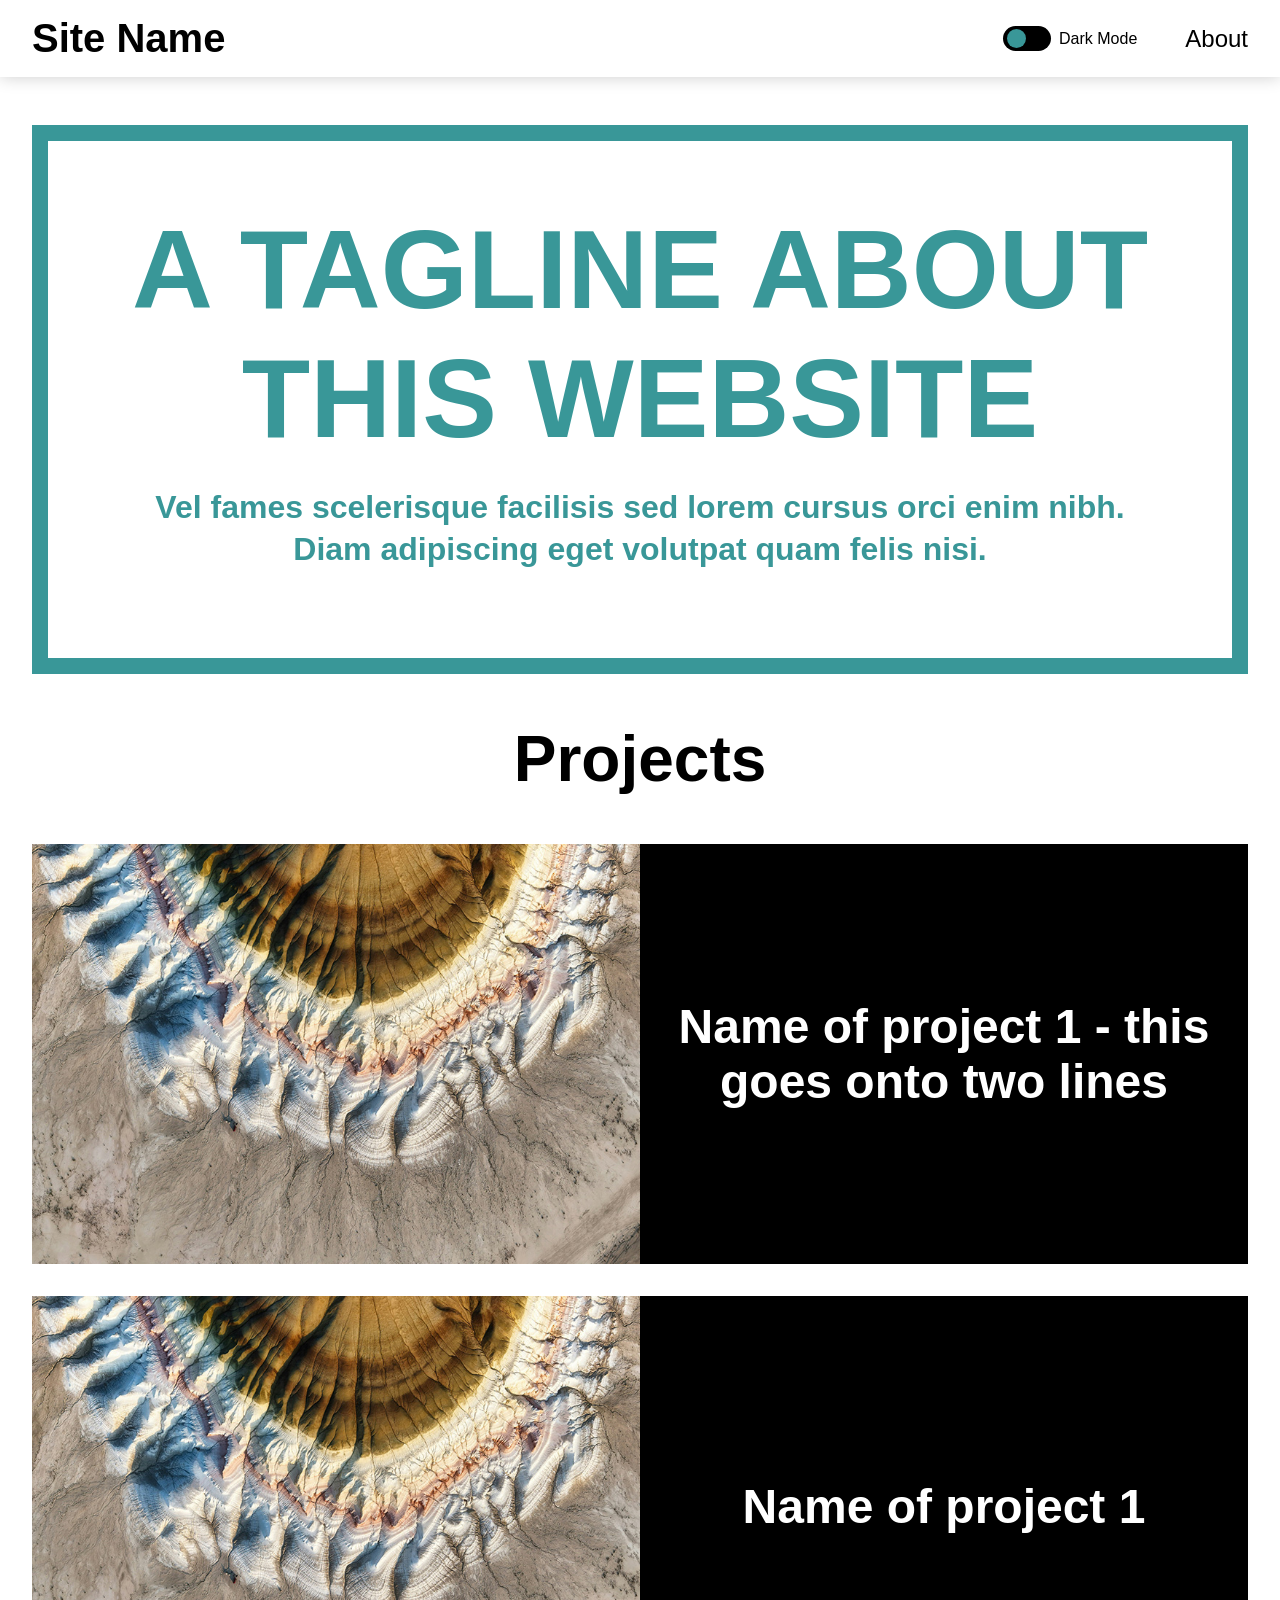
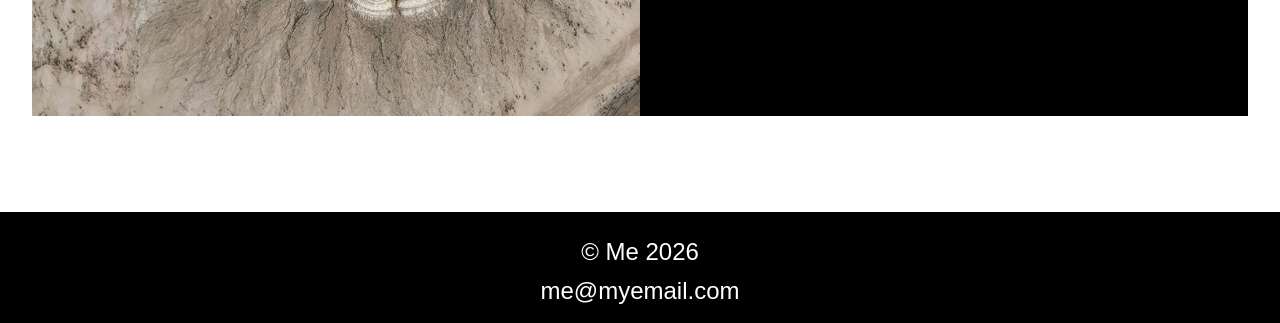
==== commit 4ea308fc: "Tweaks to link styles" ====
--- a/index.html
+++ b/index.html
@@ -40,18 +40,22 @@
                     <img class="project-image" src="assets/image-1.jpg"
                         alt="An abstract ariel photograph of a rock formation" width="400">
                     <div>
-                        <a href="project-1/">
-                            <h3>Name of project 1 - this goes onto two lines</h3>
-                        </a>
+                        <h3>
+                            <a href="project-1/">
+                                Name of project 1 - this goes onto two lines
+                            </a>
+                        </h3>
                     </div>
                 </li>
                 <li>
                     <img class="project-image" src="assets/image-1.jpg"
                         alt="An abstract ariel photograph of a rock formation" width="400">
                     <div>
-                        <a href="project-2/">
-                            <h3>Name of project 1</h3>
-                        </a>
+                        <h3>
+                            <a href="project-2/">
+                                Name of project 1
+                            </a>
+                        </h3>
                     </div>
                 </li>
             </ul>
--- a/styles.css
+++ b/styles.css
@@ -56,30 +56,25 @@
     font-size: 2rem;
 }
 
-p,
-a {
+p {
     font-weight: 400;
     font-size: 1.5rem;
     line-height: 1.3;
 }
 
 a {
-    display: inline-block;
+    display: inline;
     text-decoration: none;
     position: relative;
-}
-
-a::after {
-    position: absolute;
-    content: '';
-    width: 100%;
-    height: 3px;
-    bottom: 0;
-    left: 0;
-}
-
-a:hover::after {
-    background: currentColor;
+    background-image: linear-gradient(currentColor, currentColor);
+    background-position: 0 100%;
+    background-repeat: no-repeat;
+    background-size: 0% 3px;
+    transition: background-size 0.3s ease;
+}
+
+a:hover {
+    background-size: 100% 3px;
 }
 
 a:focus-visible {
@@ -194,7 +189,7 @@
 
     img {
         width: 100%;
-        aspect-ratio: 4/3;
+        height: 100%;
         object-fit: cover;
     }
 }
@@ -336,16 +331,23 @@
     }
 
     .banner {
-            margin: 3rem 2rem;
-    }
-
-    .projects ul {
-        margin: 0 2rem 3rem;
-    }
-
-    .projects li {
-        grid-template-columns: 1fr 1fr;
-    }
+        margin: 3rem 2rem;
+    }
+
+    .projects {
+        img {
+            min-height: 420px;
+        }
+
+        ul {
+            margin: 0 2rem 3rem;
+        }
+
+        li {
+            grid-template-columns: 1fr 1fr;
+        }
+    }
+
 
     .header-right {
         flex-direction: row;
@@ -354,8 +356,9 @@
 
     .page-project {
         main {
-             padding: 4rem 2rem;
-        }
+            padding: 4rem 2rem;
+        }
+
         h1 {
             font-size: 6rem;
         }
